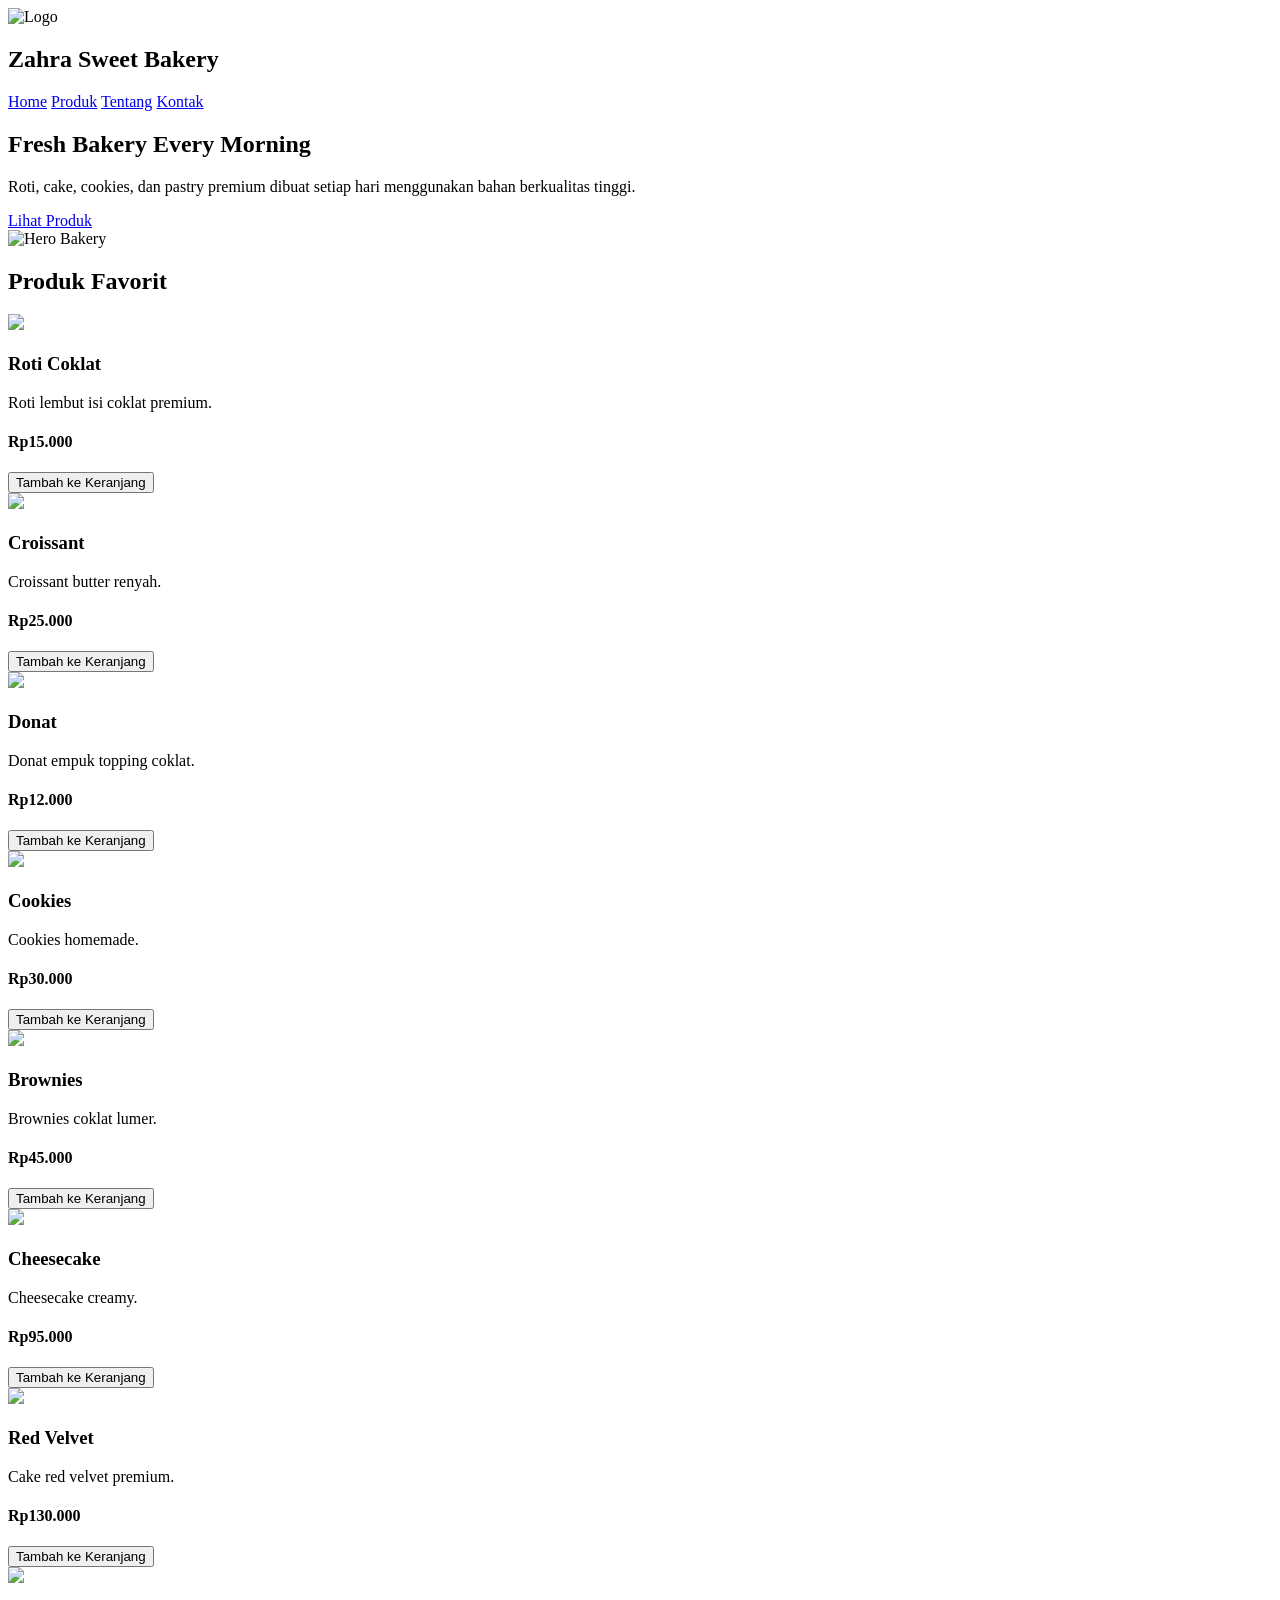
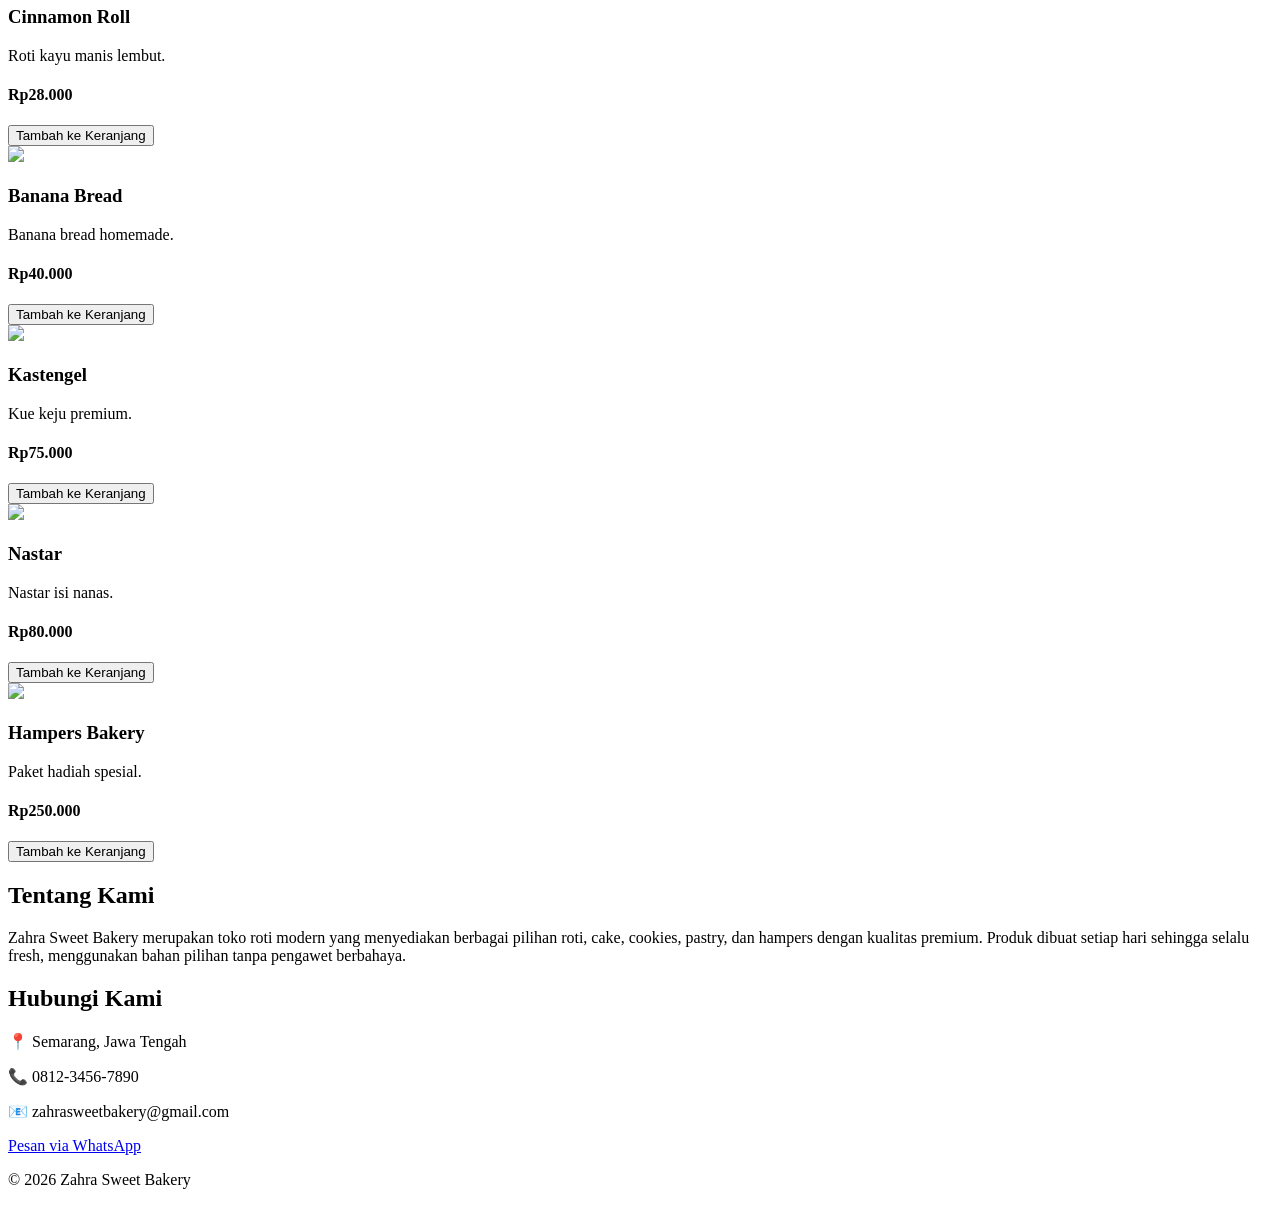
==== index.html @ 51a29ec0 "Add files via upload" ====
<!DOCTYPE html>
<html lang="id">
<head>
    <meta charset="UTF-8">
    <meta name="viewport" content="width=device-width, initial-scale=1.0">
    <title>Zahra Sweet Bakery</title>

    <link rel="stylesheet" href="style.css">

    <!-- Google Font -->
    <link href="https://fonts.googleapis.com/css2?family=Poppins:wght@300;400;500;600;700&display=swap" rel="stylesheet">
</head>

<body>

<!-- ================= HEADER ================= -->

<header>

    <div class="logo">

        <img src="assets/logo.png" alt="Logo">

        <h2>Zahra Sweet Bakery</h2>

    </div>

    <nav>

        <a href="#home">Home</a>
        <a href="#produk">Produk</a>
        <a href="#tentang">Tentang</a>
        <a href="#kontak">Kontak</a>

    </nav>

</header>

<!-- ================= HERO ================= -->

<section class="hero" id="home">

    <div class="hero-text">

        <h1>Fresh Bakery Every Morning</h1>

        <p>
            Roti, cake, cookies, dan pastry premium dibuat setiap hari
            menggunakan bahan berkualitas tinggi.
        </p>

        <a href="#produk" class="btn">
            Lihat Produk
        </a>

    </div>

    <div class="hero-image">

        <img src="assets/hero.jpg" alt="Hero Bakery">

    </div>

</section>

<!-- ================= PRODUK ================= -->

<section id="produk" class="produk">

<h2>Produk Favorit</h2>

<div class="produk-container">

<div class="card">

<img src="assets/roti-coklat.jpg">

<h3>Roti Coklat</h3>

<p>Roti lembut isi coklat premium.</p>

<h4>Rp15.000</h4>

<button onclick="beli('Roti Coklat')">
Tambah ke Keranjang
</button>

</div>

<div class="card">

<img src="assets/croissant.jpg">

<h3>Croissant</h3>

<p>Croissant butter renyah.</p>

<h4>Rp25.000</h4>

<button onclick="beli('Croissant')">
Tambah ke Keranjang
</button>

</div>

<div class="card">

<img src="assets/donat.jpg">

<h3>Donat</h3>

<p>Donat empuk topping coklat.</p>

<h4>Rp12.000</h4>

<button onclick="beli('Donat')">
Tambah ke Keranjang
</button>

</div>

<div class="card">

<img src="assets/cookies.jpg">

<h3>Cookies</h3>

<p>Cookies homemade.</p>

<h4>Rp30.000</h4>

<button onclick="beli('Cookies')">
Tambah ke Keranjang
</button>

</div>

<div class="card">

<img src="assets/brownies.jpg">

<h3>Brownies</h3>

<p>Brownies coklat lumer.</p>

<h4>Rp45.000</h4>

<button onclick="beli('Brownies')">
Tambah ke Keranjang
</button>

</div>

<div class="card">

<img src="assets/cheesecake.jpg">

<h3>Cheesecake</h3>

<p>Cheesecake creamy.</p>

<h4>Rp95.000</h4>

<button onclick="beli('Cheesecake')">
Tambah ke Keranjang
</button>

</div>

<div class="card">

<img src="assets/redvelvet.jpg">

<h3>Red Velvet</h3>

<p>Cake red velvet premium.</p>

<h4>Rp130.000</h4>

<button onclick="beli('Red Velvet')">
Tambah ke Keranjang
</button>

</div>

<div class="card">

<img src="assets/cinnamon-roll.jpg">

<h3>Cinnamon Roll</h3>

<p>Roti kayu manis lembut.</p>

<h4>Rp28.000</h4>

<button onclick="beli('Cinnamon Roll')">
Tambah ke Keranjang
</button>

</div>

<div class="card">

<img src="assets/banana-bread.jpg">

<h3>Banana Bread</h3>

<p>Banana bread homemade.</p>

<h4>Rp40.000</h4>

<button onclick="beli('Banana Bread')">
Tambah ke Keranjang
</button>

</div>

<div class="card">

<img src="assets/kastengel.jpg">

<h3>Kastengel</h3>

<p>Kue keju premium.</p>

<h4>Rp75.000</h4>

<button onclick="beli('Kastengel')">
Tambah ke Keranjang
</button>

</div>

<div class="card">

<img src="assets/nastar.jpg">

<h3>Nastar</h3>

<p>Nastar isi nanas.</p>

<h4>Rp80.000</h4>

<button onclick="beli('Nastar')">
Tambah ke Keranjang
</button>

</div>

<div class="card">

<img src="assets/hampers.jpg">

<h3>Hampers Bakery</h3>

<p>Paket hadiah spesial.</p>

<h4>Rp250.000</h4>

<button onclick="beli('Hampers Bakery')">
Tambah ke Keranjang
</button>

</div>

</div>

</section>

<!-- ================= TENTANG ================= -->

<section id="tentang" class="tentang">

<h2>Tentang Kami</h2>

<p>

Zahra Sweet Bakery merupakan toko roti modern yang menyediakan
berbagai pilihan roti, cake, cookies, pastry, dan hampers
dengan kualitas premium.

Produk dibuat setiap hari sehingga selalu fresh,
menggunakan bahan pilihan tanpa pengawet berbahaya.

</p>

</section>

<!-- ================= KONTAK ================= -->

<section id="kontak" class="kontak">

<h2>Hubungi Kami</h2>

<p>📍 Semarang, Jawa Tengah</p>

<p>📞 0812-3456-7890</p>

<p>📧 zahrasweetbakery@gmail.com</p>

<a
href="https://wa.me/6281234567890"
target="_blank"
class="btn">

Pesan via WhatsApp

</a>

</section>

<!-- ================= FOOTER ================= -->

<footer>

<p>

© 2026 Zahra Sweet Bakery

</p>

</footer>

<script src="script.js"></script>

</body>
</html>
---- style.css ----
/* ===========================
   CONTACT SECTION
=========================== */

.contact-section{
    padding:90px 8%;
    background:#fffaf5;
}

.container{
    max-width:1200px;
    margin:auto;
}

.section-title{
    text-align:center;
    margin-bottom:60px;
}

.section-title h2{
    font-size:40px;
    color:#7b3f00;
    margin-bottom:15px;
}

.section-title p{
    color:#666;
    font-size:17px;
    line-height:1.8;
}

/* ===========================
   WRAPPER
=========================== */

.contact-wrapper{
    display:grid;
    grid-template-columns:1fr 1fr;
    gap:45px;
    align-items:flex-start;
}

/* ===========================
   CONTACT INFO
=========================== */

.contact-info{
    display:flex;
    flex-direction:column;
    gap:20px;
}

.contact-card{
    background:#fff;
    display:flex;
    gap:18px;
    align-items:flex-start;
    padding:22px;
    border-radius:18px;
    box-shadow:0 10px 30px rgba(0,0,0,.08);
    transition:.35s;
}

.contact-card:hover{
    transform:translateY(-6px);
    box-shadow:0 18px 35px rgba(0,0,0,.12);
}

.contact-card i{
    width:60px;
    height:60px;
    background:#ffb347;
    color:#fff;
    border-radius:50%;
    display:flex;
    justify-content:center;
    align-items:center;
    font-size:24px;
    flex-shrink:0;
}

.contact-card h3{
    color:#7b3f00;
    margin-bottom:8px;
}

.contact-card p{
    color:#666;
    line-height:1.8;
}

.contact-card a{
    color:#ff7a00;
    text-decoration:none;
    font-weight:600;
}

.contact-card a:hover{
    color:#7b3f00;
}

/* ===========================
   SOCIAL
=========================== */

.social-media{
    margin-top:20px;
}

.social-media h3{
    margin-bottom:20px;
    color:#7b3f00;
}

.social-media a{
    width:52px;
    height:52px;
    display:inline-flex;
    justify-content:center;
    align-items:center;
    background:#ffb347;
    color:#fff;
    border-radius:50%;
    margin-right:12px;
    text-decoration:none;
    transition:.35s;
    font-size:20px;
}

.social-media a:hover{
    background:#7b3f00;
    transform:translateY(-5px);
}

/* ===========================
   FORM
=========================== */

.contact-form{
    background:#fff;
    padding:35px;
    border-radius:20px;
    box-shadow:0 10px 30px rgba(0,0,0,.08);
}

.contact-form form{
    display:flex;
    flex-direction:column;
}

.input-box{
    margin-bottom:20px;
}

.input-box input,
.input-box textarea{
    width:100%;
    padding:16px 18px;
    border:2px solid #ececec;
    border-radius:12px;
    outline:none;
    font-size:16px;
    transition:.3s;
    font-family:'Poppins',sans-serif;
    resize:none;
}

.input-box input:focus,
.input-box textarea:focus{
    border-color:#ff9d00;
    box-shadow:0 0 10px rgba(255,157,0,.2);
}

.btn-contact{
    padding:16px;
    border:none;
    background:#ff8c00;
    color:#fff;
    border-radius:12px;
    cursor:pointer;
    font-size:17px;
    font-weight:600;
    transition:.35s;
}

.btn-contact:hover{
    background:#7b3f00;
    transform:translateY(-4px);
}

/* ===========================
   MAP
=========================== */

.map-container{
    margin-top:70px;
    overflow:hidden;
    border-radius:22px;
    box-shadow:0 15px 35px rgba(0,0,0,.12);
}

.map-container iframe{
    display:block;
    width:100%;
    border:none;
}

/* ===========================
   ANIMATION
=========================== */

.contact-card,
.contact-form,
.map-container{
    animation:fadeUp .8s ease;
}

@keyframes fadeUp{

    from{
        opacity:0;
        transform:translateY(40px);
    }

    to{
        opacity:1;
        transform:translateY(0);
    }

}

/* ===========================
   RESPONSIVE
=========================== */

@media(max-width:992px){

    .contact-wrapper{
        grid-template-columns:1fr;
    }

    .contact-form{
        margin-top:10px;
    }

}

@media(max-width:768px){

    .contact-section{
        padding:70px 5%;
    }

    .section-title h2{
        font-size:32px;
    }

    .contact-card{
        flex-direction:column;
        align-items:center;
        text-align:center;
    }

    .contact-card i{
        margin-bottom:10px;
    }

    .social-media{
        text-align:center;
    }

}

@media(max-width:480px){

    .section-title h2{
        font-size:28px;
    }

    .section-title p{
        font-size:15px;
    }

    .contact-form{
        padding:25px;
    }

    .btn-contact{
        width:100%;
    }

}
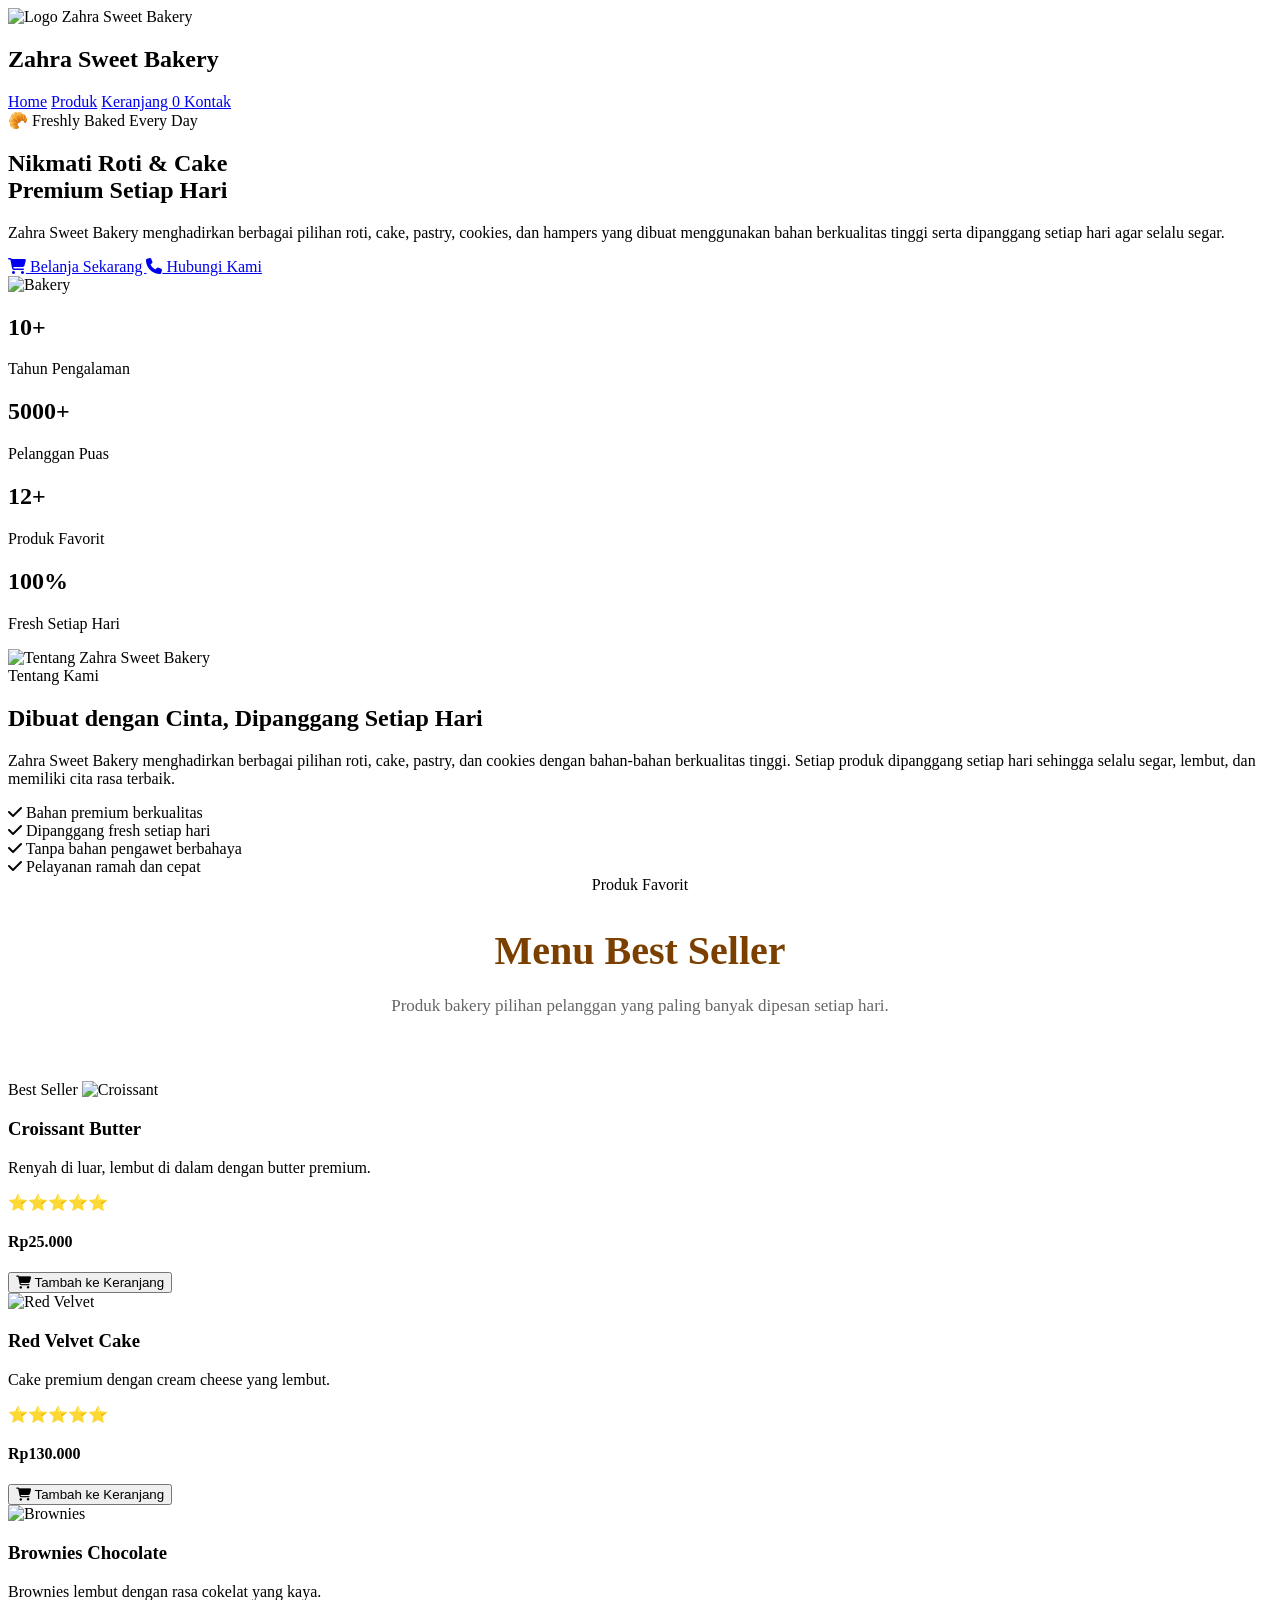
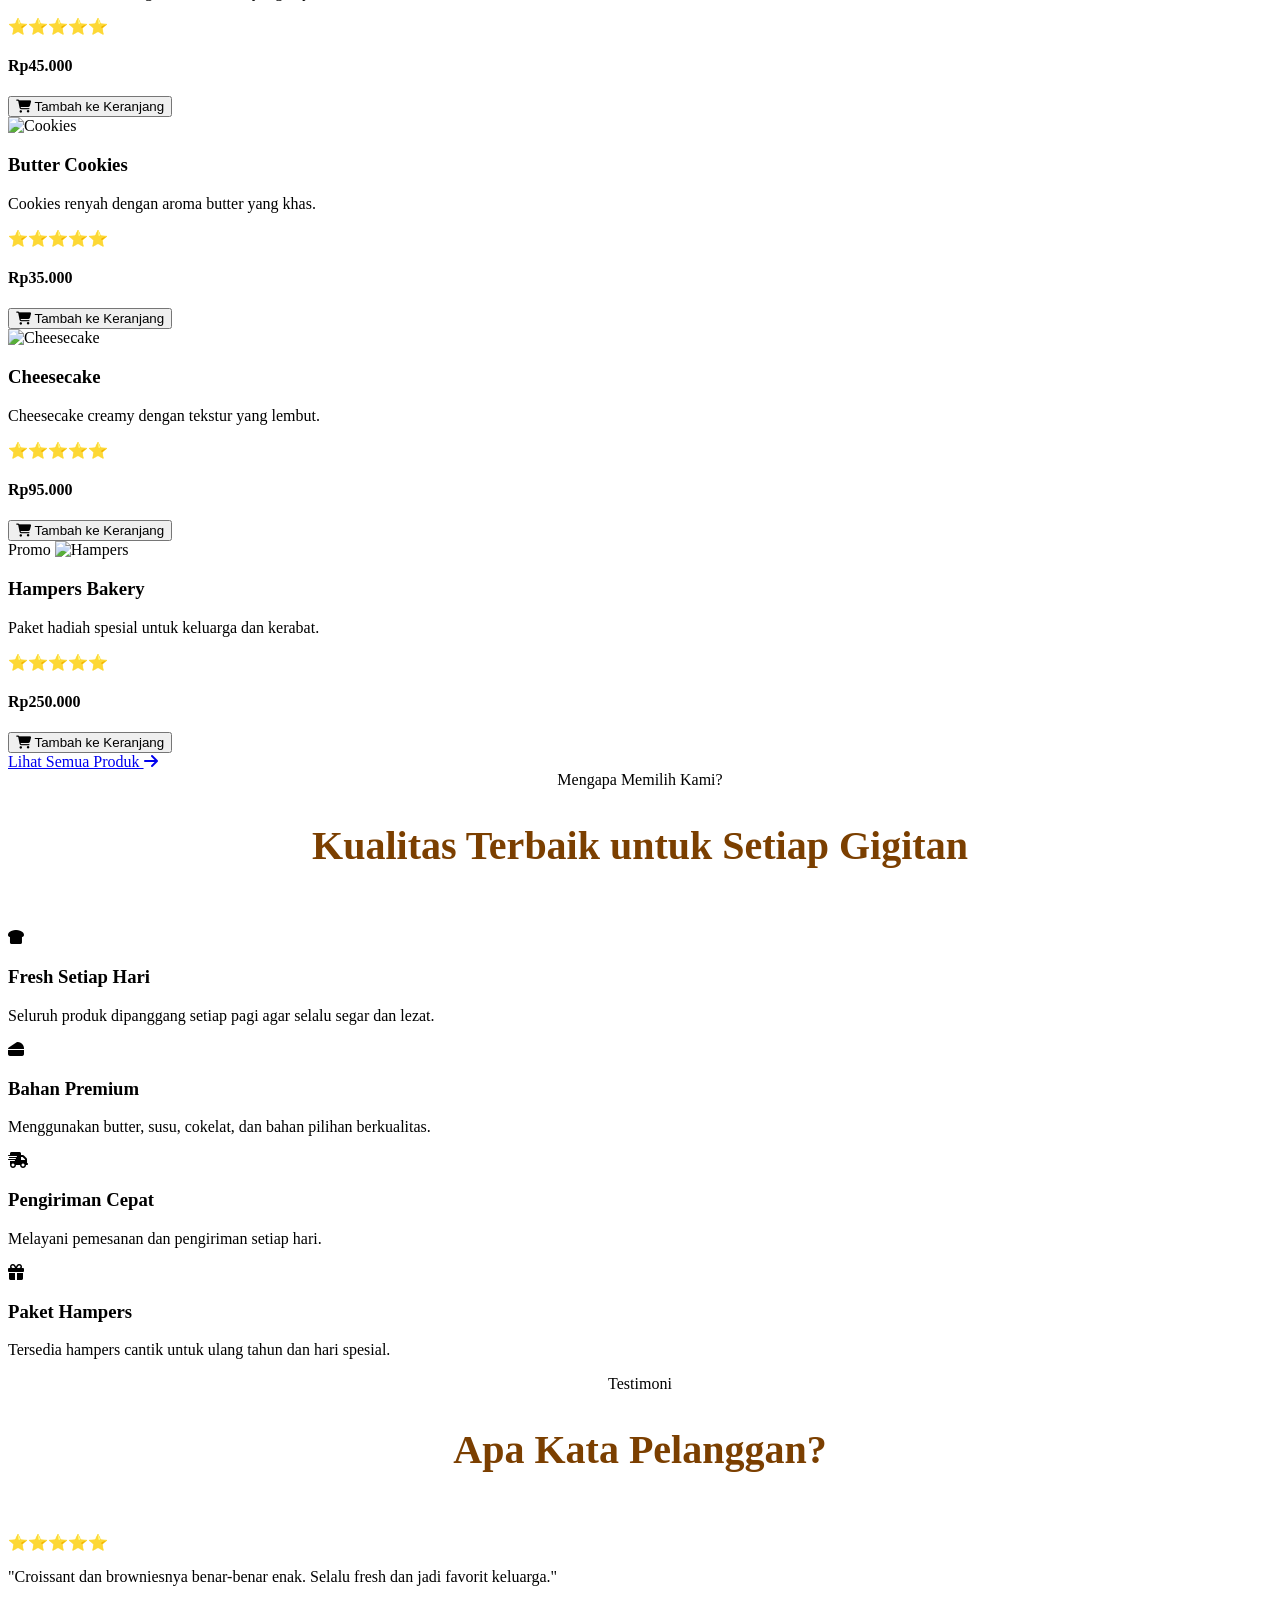
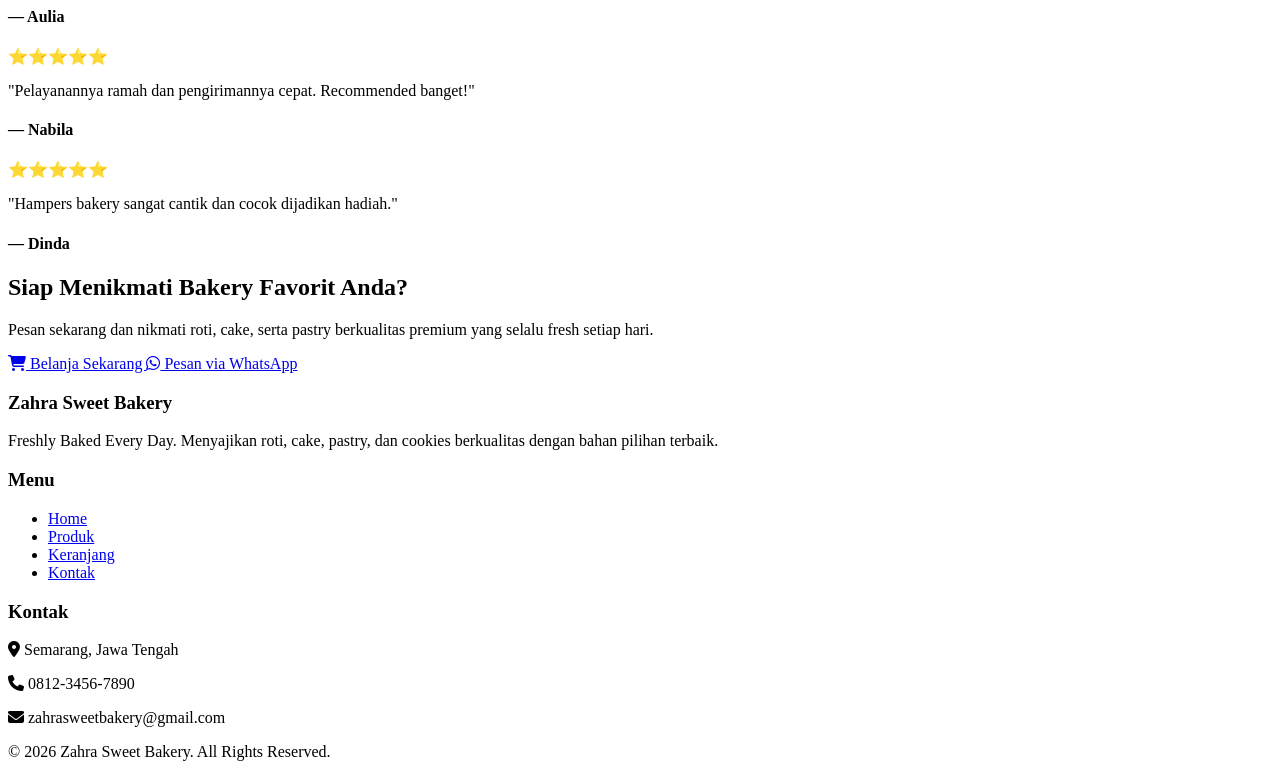
==== commit ab261484: "Update index.html" ====
--- a/index.html
+++ b/index.html
@@ -5,32 +5,40 @@
     <meta name="viewport" content="width=device-width, initial-scale=1.0">
     <title>Zahra Sweet Bakery</title>
 
+    <!-- CSS -->
     <link rel="stylesheet" href="style.css">
 
     <!-- Google Font -->
     <link href="https://fonts.googleapis.com/css2?family=Poppins:wght@300;400;500;600;700&display=swap" rel="stylesheet">
+
+    <!-- Font Awesome -->
+    <link rel="stylesheet"
+    href="https://cdnjs.cloudflare.com/ajax/libs/font-awesome/6.6.0/css/all.min.css">
 </head>
 
 <body>
 
 <!-- ================= HEADER ================= -->
 
-<header>
+<header class="header">
 
     <div class="logo">
 
-        <img src="assets/logo.png" alt="Logo">
+        <img src="assets/logo.png" alt="Logo Zahra Sweet Bakery">
 
         <h2>Zahra Sweet Bakery</h2>
 
     </div>
 
-    <nav>
-
-        <a href="#home">Home</a>
-        <a href="#produk">Produk</a>
-        <a href="#tentang">Tentang</a>
-        <a href="#kontak">Kontak</a>
+    <nav class="navbar">
+
+        <a href="index.html" class="active">Home</a>
+        <a href="produk.html">Produk</a>
+        <a href="keranjang.html">
+            Keranjang
+            <span id="cart-count">0</span>
+        </a>
+        <a href="kontak.html">Kontak</a>
 
     </nav>
 
@@ -38,290 +46,524 @@
 
 <!-- ================= HERO ================= -->
 
-<section class="hero" id="home">
+<section class="hero">
 
     <div class="hero-text">
 
-        <h1>Fresh Bakery Every Morning</h1>
+        <span class="tagline">
+            🥐 Freshly Baked Every Day
+        </span>
+
+        <h1>
+            Nikmati Roti & Cake
+            <br>
+            Premium Setiap Hari
+        </h1>
 
         <p>
-            Roti, cake, cookies, dan pastry premium dibuat setiap hari
-            menggunakan bahan berkualitas tinggi.
+
+            Zahra Sweet Bakery menghadirkan berbagai pilihan
+            roti, cake, pastry, cookies, dan hampers yang dibuat
+            menggunakan bahan berkualitas tinggi serta dipanggang
+            setiap hari agar selalu segar.
+
         </p>
 
-        <a href="#produk" class="btn">
-            Lihat Produk
+        <div class="hero-button">
+
+            <a href="produk.html" class="btn-primary">
+
+                <i class="fa-solid fa-cart-shopping"></i>
+
+                Belanja Sekarang
+
+            </a>
+
+            <a href="kontak.html" class="btn-secondary">
+
+                <i class="fa-solid fa-phone"></i>
+
+                Hubungi Kami
+
+            </a>
+
+        </div>
+
+    </div>
+
+    <div class="hero-image">
+
+        <img src="assets/hero.jpg"
+        alt="Bakery">
+
+    </div>
+
+</section>
+
+<!-- ================= STATISTIK ================= -->
+
+<section class="stats">
+
+    <div class="stat-box">
+
+        <h2>10+</h2>
+
+        <p>Tahun Pengalaman</p>
+
+    </div>
+
+    <div class="stat-box">
+
+        <h2>5000+</h2>
+
+        <p>Pelanggan Puas</p>
+
+    </div>
+
+    <div class="stat-box">
+
+        <h2>12+</h2>
+
+        <p>Produk Favorit</p>
+
+    </div>
+
+    <div class="stat-box">
+
+        <h2>100%</h2>
+
+        <p>Fresh Setiap Hari</p>
+
+    </div>
+
+    <!-- ================= TENTANG KAMI ================= -->
+
+<section class="about">
+
+    <div class="about-image">
+
+        <img src="assets/about.jpg" alt="Tentang Zahra Sweet Bakery">
+
+    </div>
+
+    <div class="about-content">
+
+        <span class="section-subtitle">
+            Tentang Kami
+        </span>
+
+        <h2>
+            Dibuat dengan Cinta,
+            Dipanggang Setiap Hari
+        </h2>
+
+        <p>
+            Zahra Sweet Bakery menghadirkan berbagai pilihan roti,
+            cake, pastry, dan cookies dengan bahan-bahan berkualitas
+            tinggi. Setiap produk dipanggang setiap hari sehingga
+            selalu segar, lembut, dan memiliki cita rasa terbaik.
+        </p>
+
+        <div class="about-list">
+
+            <div class="about-item">
+                <i class="fa-solid fa-check"></i>
+                <span>Bahan premium berkualitas</span>
+            </div>
+
+            <div class="about-item">
+                <i class="fa-solid fa-check"></i>
+                <span>Dipanggang fresh setiap hari</span>
+            </div>
+
+            <div class="about-item">
+                <i class="fa-solid fa-check"></i>
+                <span>Tanpa bahan pengawet berbahaya</span>
+            </div>
+
+            <div class="about-item">
+                <i class="fa-solid fa-check"></i>
+                <span>Pelayanan ramah dan cepat</span>
+            </div>
+
+        </div>
+
+    </div>
+
+</section>
+
+<!-- ================= PRODUK UNGGULAN ================= -->
+
+<section class="featured-products">
+
+    <div class="section-title">
+
+        <span>Produk Favorit</span>
+
+        <h2>Menu Best Seller</h2>
+
+        <p>
+            Produk bakery pilihan pelanggan yang paling banyak
+            dipesan setiap hari.
+        </p>
+
+    </div>
+
+    <div class="produk-container">
+
+        <!-- Produk 1 -->
+
+        <div class="card">
+
+            <span class="badge">Best Seller</span>
+
+            <img src="assets/croissant.jpg" alt="Croissant">
+
+            <h3>Croissant Butter</h3>
+
+            <p>Renyah di luar, lembut di dalam dengan butter premium.</p>
+
+            <div class="rating">
+                ⭐⭐⭐⭐⭐
+            </div>
+
+            <h4>Rp25.000</h4>
+
+            <button onclick="tambahKeranjang('Croissant Butter',25000)">
+                <i class="fa-solid fa-cart-shopping"></i>
+                Tambah ke Keranjang
+            </button>
+
+        </div>
+
+        <!-- Produk 2 -->
+
+        <div class="card">
+
+            <img src="assets/redvelvet.jpg" alt="Red Velvet">
+
+            <h3>Red Velvet Cake</h3>
+
+            <p>Cake premium dengan cream cheese yang lembut.</p>
+
+            <div class="rating">
+                ⭐⭐⭐⭐⭐
+            </div>
+
+            <h4>Rp130.000</h4>
+
+            <button onclick="tambahKeranjang('Red Velvet Cake',130000)">
+                <i class="fa-solid fa-cart-shopping"></i>
+                Tambah ke Keranjang
+            </button>
+
+        </div>
+
+        <!-- Produk 3 -->
+
+        <div class="card">
+
+            <img src="assets/brownies.jpg" alt="Brownies">
+
+            <h3>Brownies Chocolate</h3>
+
+            <p>Brownies lembut dengan rasa cokelat yang kaya.</p>
+
+            <div class="rating">
+                ⭐⭐⭐⭐⭐
+            </div>
+
+            <h4>Rp45.000</h4>
+
+            <button onclick="tambahKeranjang('Brownies Chocolate',45000)">
+                <i class="fa-solid fa-cart-shopping"></i>
+                Tambah ke Keranjang
+            </button>
+
+        </div>
+
+        <!-- Produk 4 -->
+
+        <div class="card">
+
+            <img src="assets/cookies.jpg" alt="Cookies">
+
+            <h3>Butter Cookies</h3>
+
+            <p>Cookies renyah dengan aroma butter yang khas.</p>
+
+            <div class="rating">
+                ⭐⭐⭐⭐⭐
+            </div>
+
+            <h4>Rp35.000</h4>
+
+            <button onclick="tambahKeranjang('Butter Cookies',35000)">
+                <i class="fa-solid fa-cart-shopping"></i>
+                Tambah ke Keranjang
+            </button>
+
+        </div>
+
+        <!-- Produk 5 -->
+
+        <div class="card">
+
+            <img src="assets/cheesecake.jpg" alt="Cheesecake">
+
+            <h3>Cheesecake</h3>
+
+            <p>Cheesecake creamy dengan tekstur yang lembut.</p>
+
+            <div class="rating">
+                ⭐⭐⭐⭐⭐
+            </div>
+
+            <h4>Rp95.000</h4>
+
+            <button onclick="tambahKeranjang('Cheesecake',95000)">
+                <i class="fa-solid fa-cart-shopping"></i>
+                Tambah ke Keranjang
+            </button>
+
+        </div>
+
+        <!-- Produk 6 -->
+
+        <div class="card">
+
+            <span class="badge promo">Promo</span>
+
+            <img src="assets/hampers.jpg" alt="Hampers">
+
+            <h3>Hampers Bakery</h3>
+
+            <p>Paket hadiah spesial untuk keluarga dan kerabat.</p>
+
+            <div class="rating">
+                ⭐⭐⭐⭐⭐
+            </div>
+
+            <h4>Rp250.000</h4>
+
+            <button onclick="tambahKeranjang('Hampers Bakery',250000)">
+                <i class="fa-solid fa-cart-shopping"></i>
+                Tambah ke Keranjang
+            </button>
+
+        </div>
+
+    </div>
+
+    <div class="produk-button">
+
+        <a href="produk.html" class="btn-primary">
+
+            Lihat Semua Produk
+
+            <i class="fa-solid fa-arrow-right"></i>
+
         </a>
 
     </div>
 
-    <div class="hero-image">
-
-        <img src="assets/hero.jpg" alt="Hero Bakery">
-
-    </div>
-
-</section>
-
-<!-- ================= PRODUK ================= -->
-
-<section id="produk" class="produk">
-
-<h2>Produk Favorit</h2>
-
-<div class="produk-container">
-
-<div class="card">
-
-<img src="assets/roti-coklat.jpg">
-
-<h3>Roti Coklat</h3>
-
-<p>Roti lembut isi coklat premium.</p>
-
-<h4>Rp15.000</h4>
-
-<button onclick="beli('Roti Coklat')">
-Tambah ke Keranjang
-</button>
-
-</div>
-
-<div class="card">
-
-<img src="assets/croissant.jpg">
-
-<h3>Croissant</h3>
-
-<p>Croissant butter renyah.</p>
-
-<h4>Rp25.000</h4>
-
-<button onclick="beli('Croissant')">
-Tambah ke Keranjang
-</button>
-
-</div>
-
-<div class="card">
-
-<img src="assets/donat.jpg">
-
-<h3>Donat</h3>
-
-<p>Donat empuk topping coklat.</p>
-
-<h4>Rp12.000</h4>
-
-<button onclick="beli('Donat')">
-Tambah ke Keranjang
-</button>
-
-</div>
-
-<div class="card">
-
-<img src="assets/cookies.jpg">
-
-<h3>Cookies</h3>
-
-<p>Cookies homemade.</p>
-
-<h4>Rp30.000</h4>
-
-<button onclick="beli('Cookies')">
-Tambah ke Keranjang
-</button>
-
-</div>
-
-<div class="card">
-
-<img src="assets/brownies.jpg">
-
-<h3>Brownies</h3>
-
-<p>Brownies coklat lumer.</p>
-
-<h4>Rp45.000</h4>
-
-<button onclick="beli('Brownies')">
-Tambah ke Keranjang
-</button>
-
-</div>
-
-<div class="card">
-
-<img src="assets/cheesecake.jpg">
-
-<h3>Cheesecake</h3>
-
-<p>Cheesecake creamy.</p>
-
-<h4>Rp95.000</h4>
-
-<button onclick="beli('Cheesecake')">
-Tambah ke Keranjang
-</button>
-
-</div>
-
-<div class="card">
-
-<img src="assets/redvelvet.jpg">
-
-<h3>Red Velvet</h3>
-
-<p>Cake red velvet premium.</p>
-
-<h4>Rp130.000</h4>
-
-<button onclick="beli('Red Velvet')">
-Tambah ke Keranjang
-</button>
-
-</div>
-
-<div class="card">
-
-<img src="assets/cinnamon-roll.jpg">
-
-<h3>Cinnamon Roll</h3>
-
-<p>Roti kayu manis lembut.</p>
-
-<h4>Rp28.000</h4>
-
-<button onclick="beli('Cinnamon Roll')">
-Tambah ke Keranjang
-</button>
-
-</div>
-
-<div class="card">
-
-<img src="assets/banana-bread.jpg">
-
-<h3>Banana Bread</h3>
-
-<p>Banana bread homemade.</p>
-
-<h4>Rp40.000</h4>
-
-<button onclick="beli('Banana Bread')">
-Tambah ke Keranjang
-</button>
-
-</div>
-
-<div class="card">
-
-<img src="assets/kastengel.jpg">
-
-<h3>Kastengel</h3>
-
-<p>Kue keju premium.</p>
-
-<h4>Rp75.000</h4>
-
-<button onclick="beli('Kastengel')">
-Tambah ke Keranjang
-</button>
-
-</div>
-
-<div class="card">
-
-<img src="assets/nastar.jpg">
-
-<h3>Nastar</h3>
-
-<p>Nastar isi nanas.</p>
-
-<h4>Rp80.000</h4>
-
-<button onclick="beli('Nastar')">
-Tambah ke Keranjang
-</button>
-
-</div>
-
-<div class="card">
-
-<img src="assets/hampers.jpg">
-
-<h3>Hampers Bakery</h3>
-
-<p>Paket hadiah spesial.</p>
-
-<h4>Rp250.000</h4>
-
-<button onclick="beli('Hampers Bakery')">
-Tambah ke Keranjang
-</button>
-
-</div>
-
-</div>
-
-</section>
-
-<!-- ================= TENTANG ================= -->
-
-<section id="tentang" class="tentang">
-
-<h2>Tentang Kami</h2>
-
-<p>
-
-Zahra Sweet Bakery merupakan toko roti modern yang menyediakan
-berbagai pilihan roti, cake, cookies, pastry, dan hampers
-dengan kualitas premium.
-
-Produk dibuat setiap hari sehingga selalu fresh,
-menggunakan bahan pilihan tanpa pengawet berbahaya.
-
-</p>
-
-</section>
-
-<!-- ================= KONTAK ================= -->
-
-<section id="kontak" class="kontak">
-
-<h2>Hubungi Kami</h2>
-
-<p>📍 Semarang, Jawa Tengah</p>
-
-<p>📞 0812-3456-7890</p>
-
-<p>📧 zahrasweetbakery@gmail.com</p>
-
-<a
-href="https://wa.me/6281234567890"
-target="_blank"
-class="btn">
-
-Pesan via WhatsApp
-
-</a>
+</section>
+
+<!-- ================= KEUNGGULAN ================= -->
+
+<section class="keunggulan">
+
+    <div class="section-title">
+
+        <span>Mengapa Memilih Kami?</span>
+
+        <h2>Kualitas Terbaik untuk Setiap Gigitan</h2>
+
+    </div>
+
+    <div class="fitur">
+
+        <div class="fitur-item">
+            <i class="fa-solid fa-bread-slice"></i>
+            <h3>Fresh Setiap Hari</h3>
+            <p>Seluruh produk dipanggang setiap pagi agar selalu segar dan lezat.</p>
+        </div>
+
+        <div class="fitur-item">
+            <i class="fa-solid fa-cheese"></i>
+            <h3>Bahan Premium</h3>
+            <p>Menggunakan butter, susu, cokelat, dan bahan pilihan berkualitas.</p>
+        </div>
+
+        <div class="fitur-item">
+            <i class="fa-solid fa-truck-fast"></i>
+            <h3>Pengiriman Cepat</h3>
+            <p>Melayani pemesanan dan pengiriman setiap hari.</p>
+        </div>
+
+        <div class="fitur-item">
+            <i class="fa-solid fa-gift"></i>
+            <h3>Paket Hampers</h3>
+            <p>Tersedia hampers cantik untuk ulang tahun dan hari spesial.</p>
+        </div>
+
+    </div>
+
+</section>
+
+<!-- ================= TESTIMONI ================= -->
+
+<section class="testimoni">
+
+    <div class="section-title">
+
+        <span>Testimoni</span>
+
+        <h2>Apa Kata Pelanggan?</h2>
+
+    </div>
+
+    <div class="testimoni-container">
+
+        <div class="testi-card">
+
+            <div class="stars">
+                ⭐⭐⭐⭐⭐
+            </div>
+
+            <p>
+                "Croissant dan browniesnya benar-benar enak.
+                Selalu fresh dan jadi favorit keluarga."
+            </p>
+
+            <h4>— Aulia</h4>
+
+        </div>
+
+        <div class="testi-card">
+
+            <div class="stars">
+                ⭐⭐⭐⭐⭐
+            </div>
+
+            <p>
+                "Pelayanannya ramah dan pengirimannya cepat.
+                Recommended banget!"
+            </p>
+
+            <h4>— Nabila</h4>
+
+        </div>
+
+        <div class="testi-card">
+
+            <div class="stars">
+                ⭐⭐⭐⭐⭐
+            </div>
+
+            <p>
+                "Hampers bakery sangat cantik dan cocok dijadikan hadiah."
+            </p>
+
+            <h4>— Dinda</h4>
+
+        </div>
+
+    </div>
+
+</section>
+
+<!-- ================= CTA ================= -->
+
+<section class="cta">
+
+    <h2>Siap Menikmati Bakery Favorit Anda?</h2>
+
+    <p>
+        Pesan sekarang dan nikmati roti, cake, serta pastry
+        berkualitas premium yang selalu fresh setiap hari.
+    </p>
+
+    <div class="cta-button">
+
+        <a href="produk.html" class="btn-primary">
+            <i class="fa-solid fa-cart-shopping"></i>
+            Belanja Sekarang
+        </a>
+
+        <a href="https://wa.me/6281234567890"
+           target="_blank"
+           class="btn-secondary">
+            <i class="fa-brands fa-whatsapp"></i>
+            Pesan via WhatsApp
+        </a>
+
+    </div>
 
 </section>
 
 <!-- ================= FOOTER ================= -->
 
-<footer>
-
-<p>
-
-© 2026 Zahra Sweet Bakery
-
-</p>
+<footer class="footer">
+
+    <div class="footer-container">
+
+        <div class="footer-about">
+
+            <h3>Zahra Sweet Bakery</h3>
+
+            <p>
+                Freshly Baked Every Day.
+                Menyajikan roti, cake, pastry, dan cookies berkualitas
+                dengan bahan pilihan terbaik.
+            </p>
+
+        </div>
+
+        <div class="footer-menu">
+
+            <h3>Menu</h3>
+
+            <ul>
+
+                <li><a href="index.html">Home</a></li>
+                <li><a href="produk.html">Produk</a></li>
+                <li><a href="keranjang.html">Keranjang</a></li>
+                <li><a href="kontak.html">Kontak</a></li>
+
+            </ul>
+
+        </div>
+
+        <div class="footer-contact">
+
+            <h3>Kontak</h3>
+
+            <p><i class="fa-solid fa-location-dot"></i> Semarang, Jawa Tengah</p>
+
+            <p><i class="fa-solid fa-phone"></i> 0812-3456-7890</p>
+
+            <p><i class="fa-solid fa-envelope"></i> zahrasweetbakery@gmail.com</p>
+
+        </div>
+
+    </div>
+
+    <div class="footer-bottom">
+
+        <p>
+            © 2026 Zahra Sweet Bakery. All Rights Reserved.
+        </p>
+
+    </div>
 
 </footer>
 
+<!-- ================= SCRIPT ================= -->
+
 <script src="script.js"></script>
 
 </body>
-</html>+</html>
+
+</section>
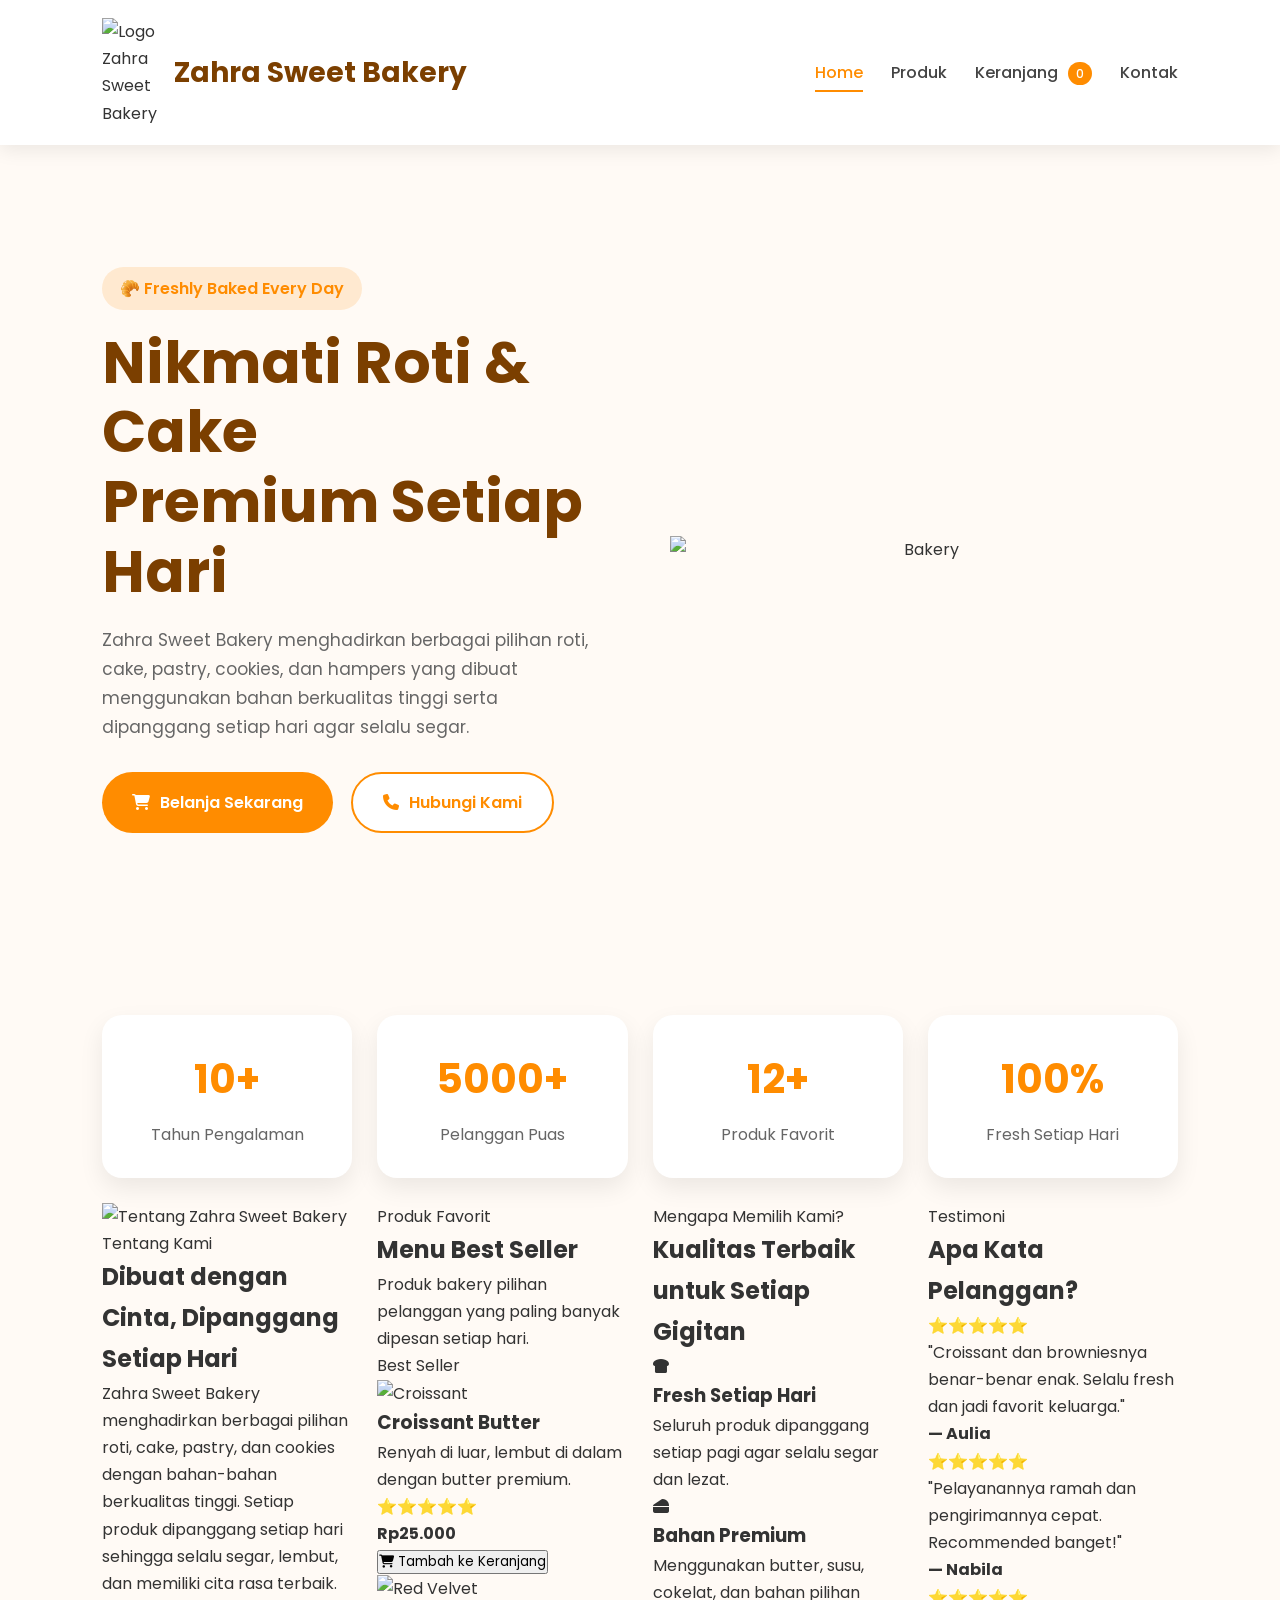
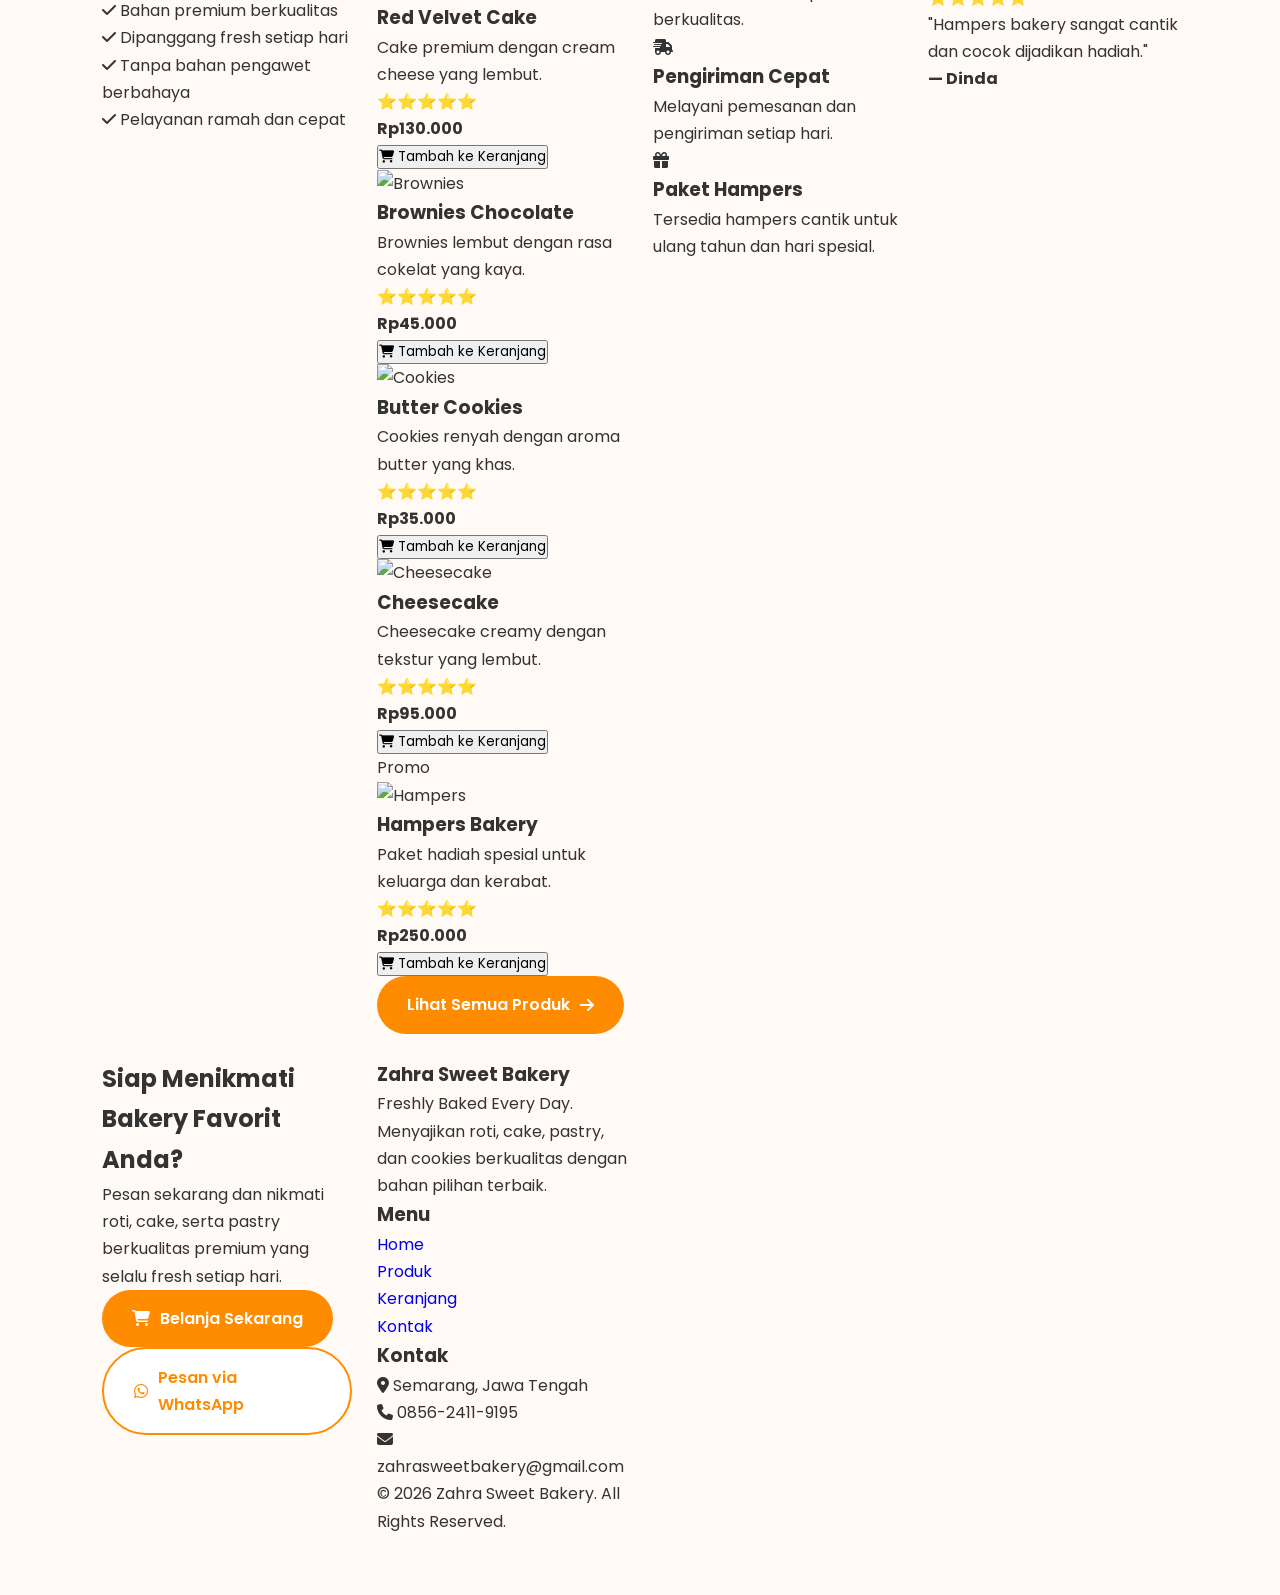
==== commit 24d816a2: "Update index.html" ====
--- a/index.html
+++ b/index.html
@@ -541,7 +541,7 @@
 
             <p><i class="fa-solid fa-location-dot"></i> Semarang, Jawa Tengah</p>
 
-            <p><i class="fa-solid fa-phone"></i> 0812-3456-7890</p>
+            <p><i class="fa-solid fa-phone"></i> 0856-2411-9195</p>
 
             <p><i class="fa-solid fa-envelope"></i> zahrasweetbakery@gmail.com</p>
 
--- a/style.css
+++ b/style.css
@@ -1,292 +1,883 @@
-/* ===========================
-   CONTACT SECTION
-=========================== */
-
-.contact-section{
-    padding:90px 8%;
+/* =====================================
+   ZAHRA SWEET BAKERY
+   STYLE.CSS
+===================================== */
+
+/* ==========================
+   RESET
+========================== */
+
+*{
+    margin:0;
+    padding:0;  
+    box-sizing:border-box;
+    scroll-behavior:smooth;  
+    font-family:'Poppins',sans-serif;
+}
+
+body{
     background:#fffaf5;
-}
-
-.container{
-    max-width:1200px;
-    margin:auto;
-}
-
-.section-title{
-    text-align:center;
-    margin-bottom:60px;
-}
-
-.section-title h2{
-    font-size:40px;
+    color:#333;
+    line-height:1.7;
+}
+
+img{
+    max-width:100%;
+    display:block;
+}
+
+a{
+    text-decoration:none;
+}
+
+ul{
+    list-style:none;
+}
+
+/* ==========================
+   HEADER
+========================== */
+
+.header{
+    width:100%;
+    padding:18px 8%;
+    display:flex;
+    justify-content:space-between;
+    align-items:center;
+    background:#ffffff;
+    box-shadow:0 5px 18px rgba(0,0,0,.08);
+    position:sticky;
+    top:0;
+    left:0;
+    z-index:1000;
+}
+
+.logo{
+    display:flex;
+    align-items:center;
+    gap:12px;
+}
+
+.logo img{
+    width:60px;
+}
+
+.logo h2{
     color:#7b3f00;
-    margin-bottom:15px;
-}
-
-.section-title p{
-    color:#666;
-    font-size:17px;
-    line-height:1.8;
-}
-
-/* ===========================
-   WRAPPER
-=========================== */
-
-.contact-wrapper{
+    font-size:28px;
+}
+
+/* ==========================
+   NAVBAR
+========================== */
+
+.navbar{
+    display:flex;
+    align-items:center;
+    gap:28px;
+}
+
+.navbar a{
+    color:#444;
+    font-weight:500;
+    transition:.3s;
+    position:relative;
+}
+
+.navbar a:hover,
+.navbar a.active{
+    color:#ff8c00;
+}
+
+.navbar a::after{
+    content:"";
+    position:absolute;
+    width:0;
+    height:2px;
+    left:0;
+    bottom:-6px;
+    background:#ff8c00;
+    transition:.3s;
+}
+
+.navbar a:hover::after,
+.navbar a.active::after{
+    width:100%;
+}
+
+/* Badge Keranjang */
+
+#cart-count{
+    background:#ff8c00;
+    color:#fff;
+    padding:3px 8px;
+    border-radius:50px;
+    font-size:12px;
+    margin-left:6px;
+}
+
+/* ==========================
+   HERO
+========================== */
+
+.hero{
+    min-height:90vh;
     display:grid;
     grid-template-columns:1fr 1fr;
-    gap:45px;
-    align-items:flex-start;
-}
-
-/* ===========================
-   CONTACT INFO
-=========================== */
-
-.contact-info{
+    align-items:center;
+    gap:60px;
+    padding:80px 8%;
+}
+
+.hero-text h1{
+    font-size:58px;
+    color:#7b3f00;
+    line-height:1.2;
+    margin-bottom:20px;
+}
+
+.hero-text p{
+    color:#666;
+    margin-bottom:30px;
+    font-size:17px;
+}
+
+.tagline{
+    display:inline-block;
+    background:#ffe9d0;
+    color:#ff8c00;
+    padding:8px 18px;
+    border-radius:40px;
+    margin-bottom:18px;
+    font-weight:600;
+}
+
+.hero-image{
+    text-align:center;
+}
+
+.hero-image img{
+    width:100%;
+    max-width:520px;
+    margin:auto;
+    animation:float 4s ease-in-out infinite;
+}
+
+/* ==========================
+   BUTTON
+========================== */
+
+.hero-button{
+    display:flex;
+    gap:18px;
+    flex-wrap:wrap;
+}
+
+.btn-primary,
+.btn-secondary{
+    display:inline-flex;
+    align-items:center;
+    gap:10px;
+    padding:15px 30px;
+    border-radius:50px;
+    font-weight:600;
+    transition:.35s;
+}
+
+.btn-primary{
+    background:#ff8c00;
+    color:#fff;
+}
+
+.btn-primary:hover{
+    background:#e67800;
+    transform:translateY(-4px);
+}
+
+.btn-secondary{
+    border:2px solid #ff8c00;
+    color:#ff8c00;
+    background:#fff;
+}
+
+.btn-secondary:hover{
+    background:#ff8c00;
+    color:#fff;
+    transform:translateY(-4px);
+}
+
+/* ==========================
+   STATISTIK
+========================== */
+
+.stats{
+    display:grid;
+    grid-template-columns:repeat(4,1fr);
+    gap:25px;
+    padding:60px 8%;
+}
+
+.stat-box{
+    background:#fff;
+    text-align:center;
+    padding:30px;
+    border-radius:20px;
+    box-shadow:0 10px 25px rgba(0,0,0,.08);
+    transition:.35s;
+}
+
+.stat-box:hover{
+    transform:translateY(-8px);
+}
+
+.stat-box h2{
+    color:#ff8c00;
+    font-size:40px;
+}
+
+.stat-box p{
+    color:#666;
+    margin-top:8px;
+}
+
+/* ==========================
+   ANIMASI
+========================== */
+
+@keyframes float{
+
+    0%{
+        transform:translateY(0);
+    }
+
+    50%{
+        transform:translateY(-15px);
+    }
+
+    100%{
+        transform:translateY(0);
+    }
+   /* ==========================
+   ABOUT
+========================== */
+
+.about{
+    display:grid;
+    grid-template-columns:1fr 1fr;
+    gap:60px;
+    align-items:center;
+    padding:90px 8%;
+    background:#ffffff;
+}
+
+.about-image img{
+    width:100%;
+    max-width:520px;
+    margin:auto;
+    border-radius:20px;
+    box-shadow:0 15px 35px rgba(0,0,0,.12);
+}
+
+.about-content h2{
+    font-size:42px;
+    color:#7b3f00;
+    margin:15px 0 20px;
+}
+
+.about-content p{
+    color:#666;
+    margin-bottom:25px;
+    line-height:1.8;
+}
+
+.section-subtitle{
+    display:inline-block;
+    color:#ff8c00;
+    background:#fff3e3;
+    padding:8px 18px;
+    border-radius:30px;
+    font-weight:600;
+}
+
+.about-list{
     display:flex;
     flex-direction:column;
-    gap:20px;
-}
-
-.contact-card{
-    background:#fff;
+    gap:18px;
+}
+
+.about-item{
     display:flex;
-    gap:18px;
-    align-items:flex-start;
-    padding:22px;
-    border-radius:18px;
-    box-shadow:0 10px 30px rgba(0,0,0,.08);
-    transition:.35s;
-}
-
-.contact-card:hover{
-    transform:translateY(-6px);
-    box-shadow:0 18px 35px rgba(0,0,0,.12);
-}
-
-.contact-card i{
-    width:60px;
-    height:60px;
-    background:#ffb347;
-    color:#fff;
+    align-items:center;
+    gap:15px;
+}
+
+.about-item i{
+    width:35px;
+    height:35px;
     border-radius:50%;
+    background:#ff8c00;
+    color:#fff;
     display:flex;
     justify-content:center;
     align-items:center;
-    font-size:24px;
-    flex-shrink:0;
-}
-
-.contact-card h3{
+}
+
+/* ==========================
+   PRODUK UNGGULAN
+========================== */
+
+.featured-products{
+    padding:90px 8%;
+    background:#fffaf5;
+}
+
+.section-title{
+    text-align:center;
+    margin-bottom:60px;
+}
+
+.section-title span{
+    color:#ff8c00;
+    font-weight:600;
+}
+
+.section-title h2{
+    font-size:42px;
     color:#7b3f00;
-    margin-bottom:8px;
-}
-
-.contact-card p{
+    margin:12px 0;
+}
+
+.section-title p{
     color:#666;
+    max-width:650px;
+    margin:auto;
+}
+
+/* ==========================
+   GRID PRODUK
+========================== */
+
+.produk-container{
+    display:grid;
+    grid-template-columns:repeat(auto-fit,minmax(260px,1fr));
+    gap:30px;
+}
+
+/* ==========================
+   CARD PRODUK
+========================== */
+
+.card{
+    background:#fff;
+    border-radius:22px;
+    overflow:hidden;
+    box-shadow:0 10px 30px rgba(0,0,0,.08);
+    transition:.35s;
+    position:relative;
+    text-align:center;
+    padding:20px;
+}
+
+.card:hover{
+    transform:translateY(-10px);
+    box-shadow:0 20px 40px rgba(0,0,0,.15);
+}
+
+.card img{
+    width:100%;
+    height:220px;
+    object-fit:cover;
+    border-radius:15px;
+    margin-bottom:18px;
+}
+
+.card h3{
+    color:#7b3f00;
+    margin-bottom:10px;
+}
+
+.card p{
+    color:#666;
+    font-size:15px;
+    min-height:50px;
+}
+
+.card h4{
+    color:#ff8c00;
+    font-size:22px;
+    margin:18px 0;
+}
+
+/* ==========================
+   BADGE
+========================== */
+
+.badge{
+    position:absolute;
+    top:15px;
+    left:15px;
+    background:#ff4d4d;
+    color:#fff;
+    padding:7px 15px;
+    border-radius:25px;
+    font-size:13px;
+    font-weight:600;
+}
+
+.badge.promo{
+    background:#28a745;
+}
+
+/* ==========================
+   RATING
+========================== */
+
+.rating{
+    margin-top:12px;
+    font-size:18px;
+    color:#ffc107;
+}
+
+/* ==========================
+   BUTTON PRODUK
+========================== */
+
+.card button{
+    width:100%;
+    padding:14px;
+    border:none;
+    border-radius:12px;
+    background:#ff8c00;
+    color:#fff;
+    font-size:15px;
+    font-weight:600;
+    cursor:pointer;
+    transition:.3s;
+}
+
+.card button:hover{
+    background:#7b3f00;
+}
+
+.card button i{
+    margin-right:8px;
+}
+
+/* ==========================
+   TOMBOL LIHAT SEMUA
+========================== */
+
+.produk-button{
+    margin-top:50px;
+    text-align:center;
+}
+
+.produk-button .btn-primary{
+    display:inline-flex;
+    align-items:center;
+    gap:10px;
+}
+/* ==========================
+   KEUNGGULAN
+========================== */
+
+.keunggulan{
+    padding:90px 8%;
+    background:#ffffff;
+}
+
+.fitur{
+    display:grid;
+    grid-template-columns:repeat(auto-fit,minmax(250px,1fr));
+    gap:30px;
+    margin-top:50px;
+}
+
+.fitur-item{
+    background:#fffaf5;
+    padding:35px 25px;
+    border-radius:20px;
+    text-align:center;
+    transition:.35s;
+    box-shadow:0 8px 20px rgba(0,0,0,.08);
+}
+
+.fitur-item:hover{
+    transform:translateY(-10px);
+}
+
+.fitur-item i{
+    font-size:42px;
+    color:#ff8c00;
+    margin-bottom:18px;
+}
+
+.fitur-item h3{
+    color:#7b3f00;
+    margin-bottom:12px;
+}
+
+.fitur-item p{
+    color:#666;
+}
+
+/* ==========================
+   TESTIMONI
+========================== */
+
+.testimoni{
+    padding:90px 8%;
+    background:#fff7ef;
+}
+
+.testimoni-container{
+    display:grid;
+    grid-template-columns:repeat(auto-fit,minmax(300px,1fr));
+    gap:30px;
+}
+
+.testi-card{
+    background:#fff;
+    padding:30px;
+    border-radius:20px;
+    box-shadow:0 10px 25px rgba(0,0,0,.08);
+    transition:.35s;
+}
+
+.testi-card:hover{
+    transform:translateY(-8px);
+}
+
+.stars{
+    color:#ffc107;
+    font-size:22px;
+    margin-bottom:15px;
+}
+
+.testi-card p{
+    color:#666;
+    margin-bottom:20px;
     line-height:1.8;
 }
 
-.contact-card a{
-    color:#ff7a00;
-    text-decoration:none;
-    font-weight:600;
-}
-
-.contact-card a:hover{
+.testi-card h4{
     color:#7b3f00;
 }
 
-/* ===========================
-   SOCIAL
-=========================== */
-
-.social-media{
-    margin-top:20px;
-}
-
-.social-media h3{
+/* ==========================
+   CTA
+========================== */
+
+.cta{
+    padding:90px 8%;
+    text-align:center;
+    background:linear-gradient(135deg,#ffb347,#ff8c00);
+    color:#fff;
+}
+
+.cta h2{
+    font-size:42px;
     margin-bottom:20px;
+}
+
+.cta p{
+    max-width:700px;
+    margin:0 auto 35px;
+    line-height:1.8;
+}
+
+.cta-button{
+    display:flex;
+    justify-content:center;
+    gap:20px;
+    flex-wrap:wrap;
+}
+
+.cta .btn-primary{
+    background:#7b3f00;
+}
+
+.cta .btn-primary:hover{
+    background:#5f2f00;
+}
+
+.cta .btn-secondary{
+    background:#fff;
+    color:#ff8c00;
+    border:none;
+}
+
+.cta .btn-secondary:hover{
+    background:#f5f5f5;
+}
+
+/* ==========================
+   FOOTER
+========================== */
+
+.footer{
+    background:#4e2a00;
+    color:#fff;
+    padding-top:60px;
+}
+
+.footer-container{
+    width:84%;
+    margin:auto;
+    display:grid;
+    grid-template-columns:repeat(auto-fit,minmax(250px,1fr));
+    gap:40px;
+    padding-bottom:40px;
+}
+
+.footer h3{
+    margin-bottom:18px;
+}
+
+.footer p,
+.footer li{
+    color:#e5e5e5;
+    line-height:1.9;
+}
+
+.footer ul{
+    padding:0;
+}
+
+.footer ul li{
+    margin-bottom:10px;
+}
+
+.footer ul li a{
+    color:#e5e5e5;
+    transition:.3s;
+}
+
+.footer ul li a:hover{
+    color:#ffb347;
+}
+
+.footer-contact i{
+    color:#ffb347;
+    margin-right:10px;
+}
+
+.footer-bottom{
+    border-top:1px solid rgba(255,255,255,.15);
+    text-align:center;
+    padding:20px;
+    margin-top:10px;
+}
+
+/* ==========================
+   RESPONSIVE
+========================== */
+
+@media(max-width:992px){
+
+    .hero,
+    .about{
+        grid-template-columns:1fr;
+        text-align:center;
+    }
+
+    .hero-image{
+        order:-1;
+    }
+
+    .hero-text h1{
+        font-size:46px;
+    }
+
+    .hero-button{
+        justify-content:center;
+    }
+
+    .stats{
+        grid-template-columns:repeat(2,1fr);
+    }
+
+}
+
+@media(max-width:768px){
+
+    .header{
+        flex-direction:column;
+        gap:18px;
+        padding:20px;
+    }
+
+    .navbar{
+        flex-wrap:wrap;
+        justify-content:center;
+        gap:18px;
+    }
+
+    .hero{
+        padding:60px 5%;
+    }
+
+    .hero-text h1{
+        font-size:36px;
+    }
+
+    .section-title h2,
+    .about-content h2,
+    .cta h2{
+        font-size:32px;
+    }
+
+    .stats{
+        grid-template-columns:1fr;
+    }
+
+    .fitur,
+    .produk-container,
+    .testimoni-container{
+        grid-template-columns:1fr;
+    }
+
+}
+
+@media(max-width:480px){
+
+    .logo h2{
+        font-size:22px;
+    }
+
+    .hero-text h1{
+        font-size:30px;
+    }
+
+    .btn-primary,
+    .btn-secondary{
+        width:100%;
+        justify-content:center;
+    }
+
+    .card{
+        padding:18px;
+    }
+
+    .footer-container{
+        width:90%;
+    }
+
+}
+
+/* ==========================
+   SCROLLBAR
+========================== */
+
+::-webkit-scrollbar{
+    width:10px;
+}
+
+::-webkit-scrollbar-track{
+    background:#f3f3f3;
+}
+
+::-webkit-scrollbar-thumb{
+    background:#ff8c00;
+    border-radius:20px;
+}
+
+::-webkit-scrollbar-thumb:hover{
+    background:#7b3f00;
+}
+
+}
+/* ==========================
+   CART
+========================== */
+
+.page-banner{
+    padding:80px 8%;
+    text-align:center;
+    background:#fff3e3;
+}
+
+.page-banner h1{
+    font-size:42px;
     color:#7b3f00;
-}
-
-.social-media a{
-    width:52px;
-    height:52px;
-    display:inline-flex;
-    justify-content:center;
-    align-items:center;
-    background:#ffb347;
-    color:#fff;
-    border-radius:50%;
-    margin-right:12px;
-    text-decoration:none;
-    transition:.35s;
-    font-size:20px;
-}
-
-.social-media a:hover{
-    background:#7b3f00;
-    transform:translateY(-5px);
-}
-
-/* ===========================
-   FORM
-=========================== */
-
-.contact-form{
+    margin-bottom:15px;
+}
+
+.page-banner p{
+    color:#666;
+}
+
+.cart-section{
+    padding:80px 8%;
+}
+
+.cart-container{
     background:#fff;
     padding:35px;
     border-radius:20px;
-    box-shadow:0 10px 30px rgba(0,0,0,.08);
-}
-
-.contact-form form{
+    box-shadow:0 10px 25px rgba(0,0,0,.08);
+}
+
+.cart-table{
+    width:100%;
+    border-collapse:collapse;
+}
+
+.cart-table th,
+.cart-table td{
+    padding:16px;
+    text-align:center;
+    border-bottom:1px solid #eee;
+}
+
+.cart-table th{
+    background:#ff8c00;
+    color:#fff;
+}
+
+.cart-table button{
+    background:#dc3545;
+    color:#fff;
+    border:none;
+    padding:8px 14px;
+    border-radius:8px;
+    cursor:pointer;
+}
+
+.cart-table button:hover{
+    background:#b02a37;
+}
+
+.cart-summary{
+    margin-top:30px;
+    text-align:right;
+}
+
+.cart-summary h2{
+    color:#7b3f00;
+    margin-bottom:20px;
+}
+
+.cart-button{
     display:flex;
-    flex-direction:column;
-}
-
-.input-box{
-    margin-bottom:20px;
-}
-
-.input-box input,
-.input-box textarea{
-    width:100%;
-    padding:16px 18px;
-    border:2px solid #ececec;
-    border-radius:12px;
-    outline:none;
-    font-size:16px;
-    transition:.3s;
-    font-family:'Poppins',sans-serif;
-    resize:none;
-}
-
-.input-box input:focus,
-.input-box textarea:focus{
-    border-color:#ff9d00;
-    box-shadow:0 0 10px rgba(255,157,0,.2);
-}
-
-.btn-contact{
-    padding:16px;
-    border:none;
-    background:#ff8c00;
-    color:#fff;
-    border-radius:12px;
-    cursor:pointer;
-    font-size:17px;
-    font-weight:600;
-    transition:.35s;
-}
-
-.btn-contact:hover{
-    background:#7b3f00;
-    transform:translateY(-4px);
-}
-
-/* ===========================
-   MAP
-=========================== */
-
-.map-container{
-    margin-top:70px;
-    overflow:hidden;
-    border-radius:22px;
-    box-shadow:0 15px 35px rgba(0,0,0,.12);
-}
-
-.map-container iframe{
-    display:block;
-    width:100%;
-    border:none;
-}
-
-/* ===========================
-   ANIMATION
-=========================== */
-
-.contact-card,
-.contact-form,
-.map-container{
-    animation:fadeUp .8s ease;
-}
-
-@keyframes fadeUp{
-
-    from{
-        opacity:0;
-        transform:translateY(40px);
-    }
-
-    to{
-        opacity:1;
-        transform:translateY(0);
-    }
-
-}
-
-/* ===========================
-   RESPONSIVE
-=========================== */
-
-@media(max-width:992px){
-
-    .contact-wrapper{
-        grid-template-columns:1fr;
-    }
-
-    .contact-form{
-        margin-top:10px;
-    }
-
+    justify-content:flex-end;
+    gap:15px;
+    flex-wrap:wrap;
 }
 
 @media(max-width:768px){
 
-    .contact-section{
-        padding:70px 5%;
-    }
-
-    .section-title h2{
-        font-size:32px;
-    }
-
-    .contact-card{
-        flex-direction:column;
-        align-items:center;
+    .cart-table{
+        display:block;
+        overflow-x:auto;
+    }
+
+    .cart-summary{
         text-align:center;
     }
 
-    .contact-card i{
-        margin-bottom:10px;
-    }
-
-    .social-media{
-        text-align:center;
-    }
-
-}
-
-@media(max-width:480px){
-
-    .section-title h2{
-        font-size:28px;
-    }
-
-    .section-title p{
-        font-size:15px;
-    }
-
-    .contact-form{
-        padding:25px;
-    }
-
-    .btn-contact{
-        width:100%;
-    }
-
-}+    .cart-button{
+        justify-content:center;
+    }
+
+}
